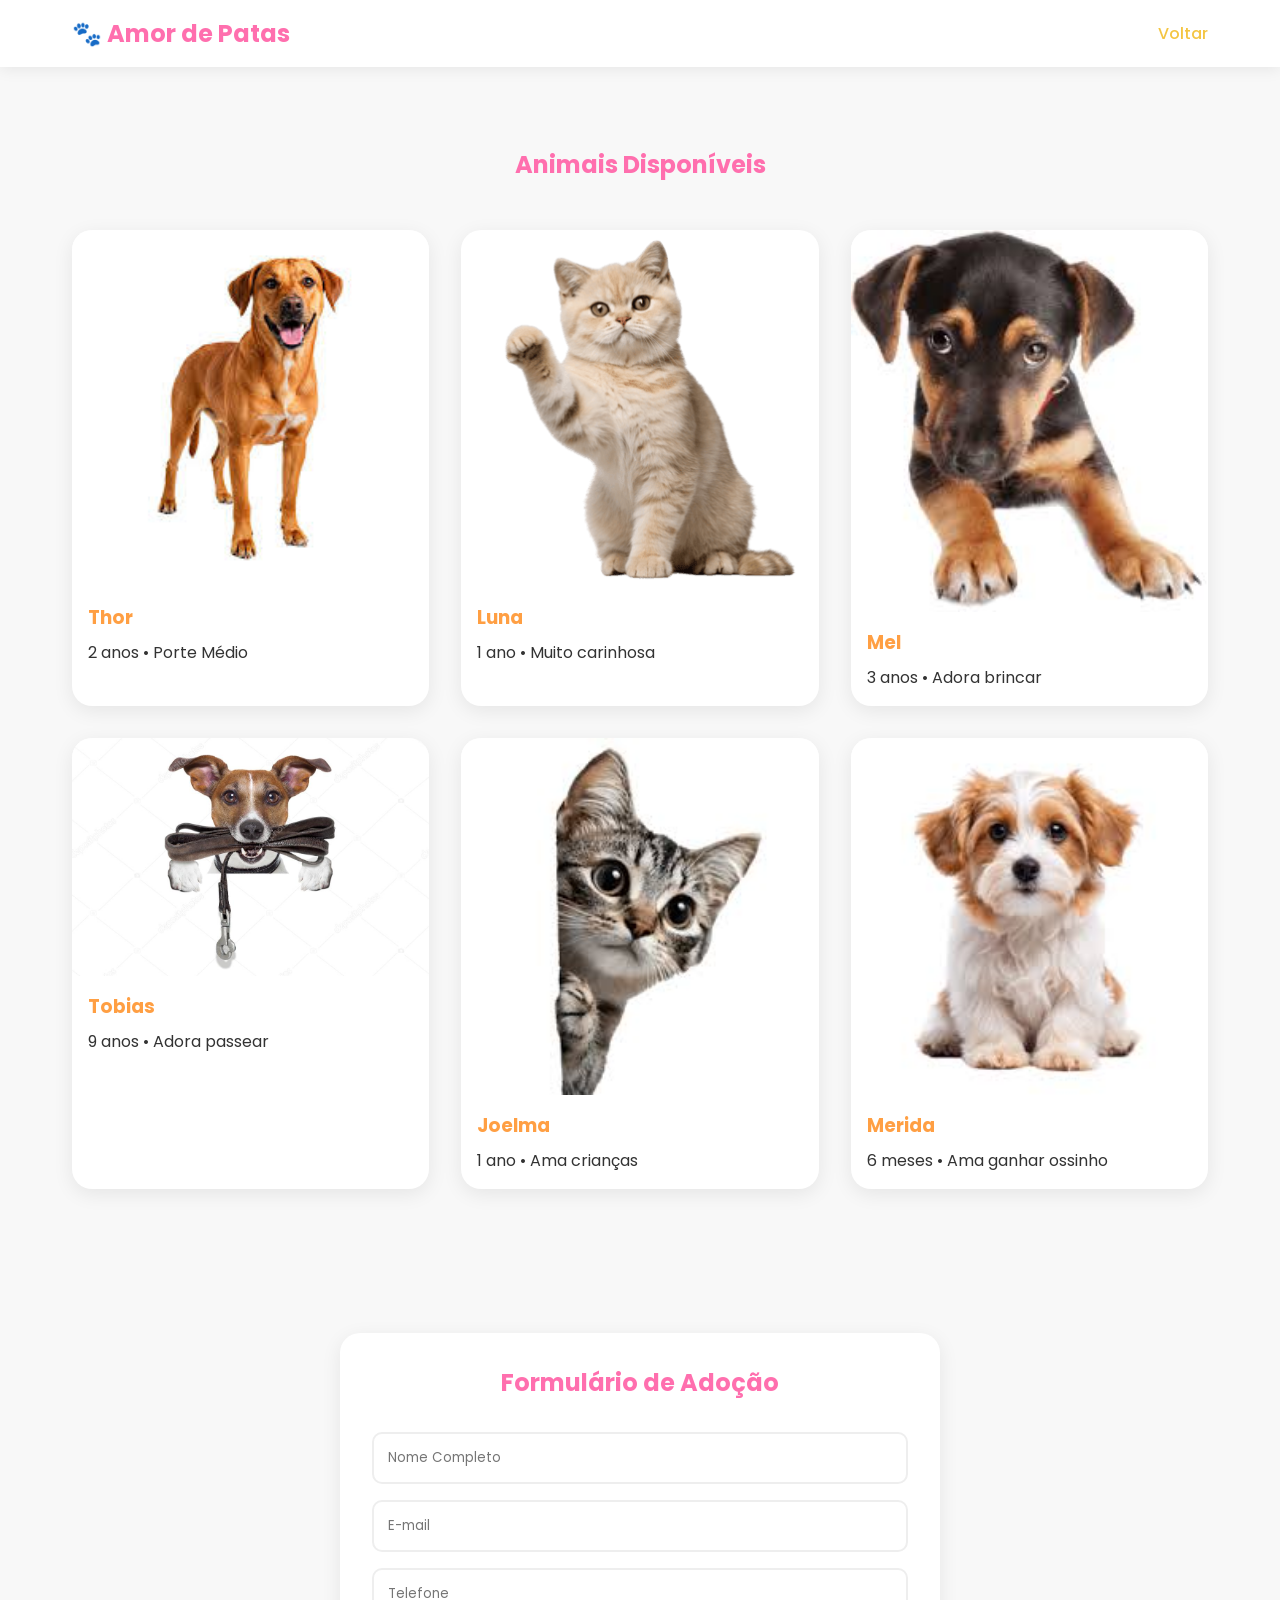
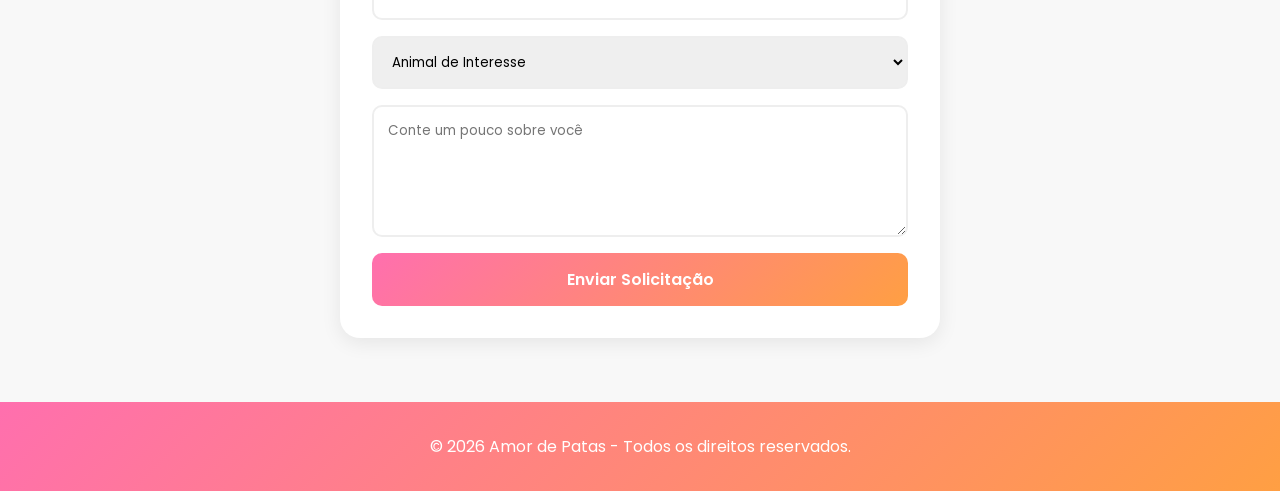
==== adotar.html @ 7c543b2c ":tada: meu primeiro commit" ====
<!DOCTYPE html>
<html lang="pt-BR">
<head>
    <meta charset="UTF-8">
    <meta name="viewport" content="width=device-width, initial-scale=1.0">
    <title>Solicitação de Adoção</title>
    <link rel="stylesheet" href="./assets/css/style.css">
</head>
<body>

    <header>
        <nav>
            <h1>🐾 Amor de Patas</h1>
            <a href="index.html">Voltar</a>
        </nav>
    </header>
    </section>

        <section id="animais" class="animais">
            <h2>Animais Disponíveis</h2>

            <div class="cards">

                <div class="card">
                    <img src="./assets/img/thor.jfif" alt="Cachorro">
                    <h3>Thor</h3>
                    <p>2 anos • Porte Médio</p>
                </div>

                <div class="card">
                    <img src="./assets/img/cat1.png" alt="Gato">
                    <h3>Luna</h3>
                    <p>1 ano • Muito carinhosa</p>
                </div>

                <div class="card">
                    <img src="./assets/img/mel.jfif" alt="Cachorro">
                    <h3>Mel</h3>
                    <p>3 anos • Adora brincar</p>
                </div>

                <div class="card">
                    <img src="./assets/img/tobias.jpg" alt="Cachorro">
                    <h3>Tobias</h3>
                    <p>9 anos • Adora passear</p>
                </div>

                <div class="card">
                    <img src="./assets/img/cat.jfif" alt="Gato">
                    <h3>Joelma</h3>
                    <p>1 ano • Ama crianças</p>
                </div>

                <div class="card">
                    <img src="./assets/img/merida.jfif" alt="Cachorro">
                    <h3>Merida</h3>
                    <p>6 meses • Ama ganhar ossinho</p>
                </div>

            </div>
        </section>

    <main class="form-container">

        <h2>Formulário de Adoção</h2>

        <form>
            <input type="text" placeholder="Nome Completo" required>

            <input type="email" placeholder="E-mail" required>

            <input type="tel" placeholder="Telefone" required>

            <select required>
                <option value="">Animal de Interesse</option>
                <option>Thor</option>
                <option>Luna</option>
                <option>Mel</option>
            </select>

            <textarea rows="5" placeholder="Conte um pouco sobre você"></textarea>

            <button type="submit">Enviar Solicitação</button>
        </form>

    </main>

    <footer>
        <p>© 2026 Amor de Patas - Todos os direitos reservados.</p>
    </footer>

</body>
</html>
---- assets/css/style.css ----
@import url('https://fonts.googleapis.com/css2?family=Poppins:wght@300;400;500;600;700&display=swap');

:root{
    --rosa: #ff6fae;
    --laranja: #ff9f43;
    --dourado: #f4c542;
    --branco: #ffffff;
    --cinza: #f8f8f8;
    --texto: #333333;
}

*{
    margin: 0;
    padding: 0;
    box-sizing: border-box;
    font-family: 'Poppins', sans-serif;
}


body{
    background: var(--cinza);
    color: var(--texto);
}

header{
    background: var(--branco);
    box-shadow: 0 2px 15px rgba(0,0,0,0.08);
    position: sticky;
    top: 0;
}

nav{
    max-width: 1200px;
    margin: auto;
    padding: 1rem 2rem;
    display: flex;
    justify-content: space-between;
    align-items: center;
}

nav h1{
    color: var(--rosa);
}

nav ul{
    display: flex;
    list-style: none;
    gap: 2rem;
}

nav a{
    text-decoration: none;
    color: var(--dourado);
    font-weight: 500;
}

.hero{
    min-height: 80vh;
    display: flex;
    align-items: center;
    justify-content: center;
    text-align: center;
    padding: 2rem;
    background: linear-gradient(
        135deg,
        var(--rosa),
        var(--laranja)
    );
    color: white;
}

.hero-content h2{
    font-size: 3rem;
    margin-bottom: 1rem;
}

.hero-content p{
    font-size: 1.2rem;
    margin-bottom: 2rem;
}
.sobre{
    padding: 5rem 2rem;
    background: white;
}

.container{
    max-width: 1200px;
    margin: auto;
}

.sobre-texto{
    text-align: center;
    max-width: 800px;
    margin: auto;
}

.sobre-texto h2{
    color: var(--rosa);
    font-size: 2.5rem;
    margin-bottom: 1.5rem;
}

.sobre-texto p{
    margin-bottom: 1rem;
    line-height: 1.8;
    font-size: 1.1rem;
}

.estatisticas{
    margin-top: 4rem;
    display: grid;
    grid-template-columns: repeat(auto-fit, minmax(180px, 1fr));
    gap: 1.5rem;
}

.numero{
    background: linear-gradient(
        135deg,
        rgba(255,111,174,0.1),
        rgba(255,159,67,0.1)
    );
    padding: 2rem;
    border-radius: 20px;
    text-align: center;
}

.numero h3{
    font-size: 2rem;
    color: var(--laranja);
}

.numero p{
    margin-top: .5rem;
}

.btn{
    display: inline-block;
    padding: 14px 30px;
    background: var(--dourado);
    color: white;
    text-decoration: none;
    border-radius: 50px;
    font-weight: 600;
    transition: .3s;
}

.btn:hover{
    transform: translateY(-3px);
}

.animais{
    padding: 5rem 2rem;
    max-width: 1200px;
    margin: auto;
}

.animais h2{
    text-align: center;
    margin-bottom: 3rem;
    color: var(--rosa);
}

.cards{
    display: grid;
    grid-template-columns: repeat(auto-fit, minmax(280px,1fr));
    gap: 2rem;
}

.card{
    background: white;
    border-radius: 20px;
    overflow: hidden;
    box-shadow: 0 5px 20px rgba(0,0,0,0.08);
    transition: .3s;
}

.card:hover{
    transform: translateY(-8px);
}

.card img{
    width: 100%;
    display: block;
}

.card h3{
    padding: 1rem 1rem .5rem;
    color: var(--laranja);
}

.card p{
    padding: 0 1rem 1rem;
}

.form-container{
    max-width: 600px;
    margin: 4rem auto;
    background: white;
    padding: 2rem;
    border-radius: 20px;
    box-shadow: 0 5px 20px rgba(0,0,0,.08);
}

.form-container h2{
    text-align: center;
    color: var(--rosa);
    margin-bottom: 2rem;
}

form{
    display: flex;
    flex-direction: column;
    gap: 1rem;
}

input,
select,
textarea{
    padding: 14px;
    border: 2px solid #eee;
    border-radius: 10px;
    outline: none;
}

input:focus,
select:focus,
textarea:focus{
    border-color: var(--rosa);
}

button{
    background: linear-gradient(
        135deg,
        var(--rosa),
        var(--laranja)
    );
    color: white;
    border: none;
    padding: 14px;
    border-radius: 10px;
    cursor: pointer;
    font-size: 1rem;
    font-weight: 600;
}

footer{
    text-align: center;
    padding: 2rem;
    background: linear-gradient(
        135deg,
        var(--rosa),
        var(--laranja)
    );
    color: white;
    margin-top: 3rem;
}
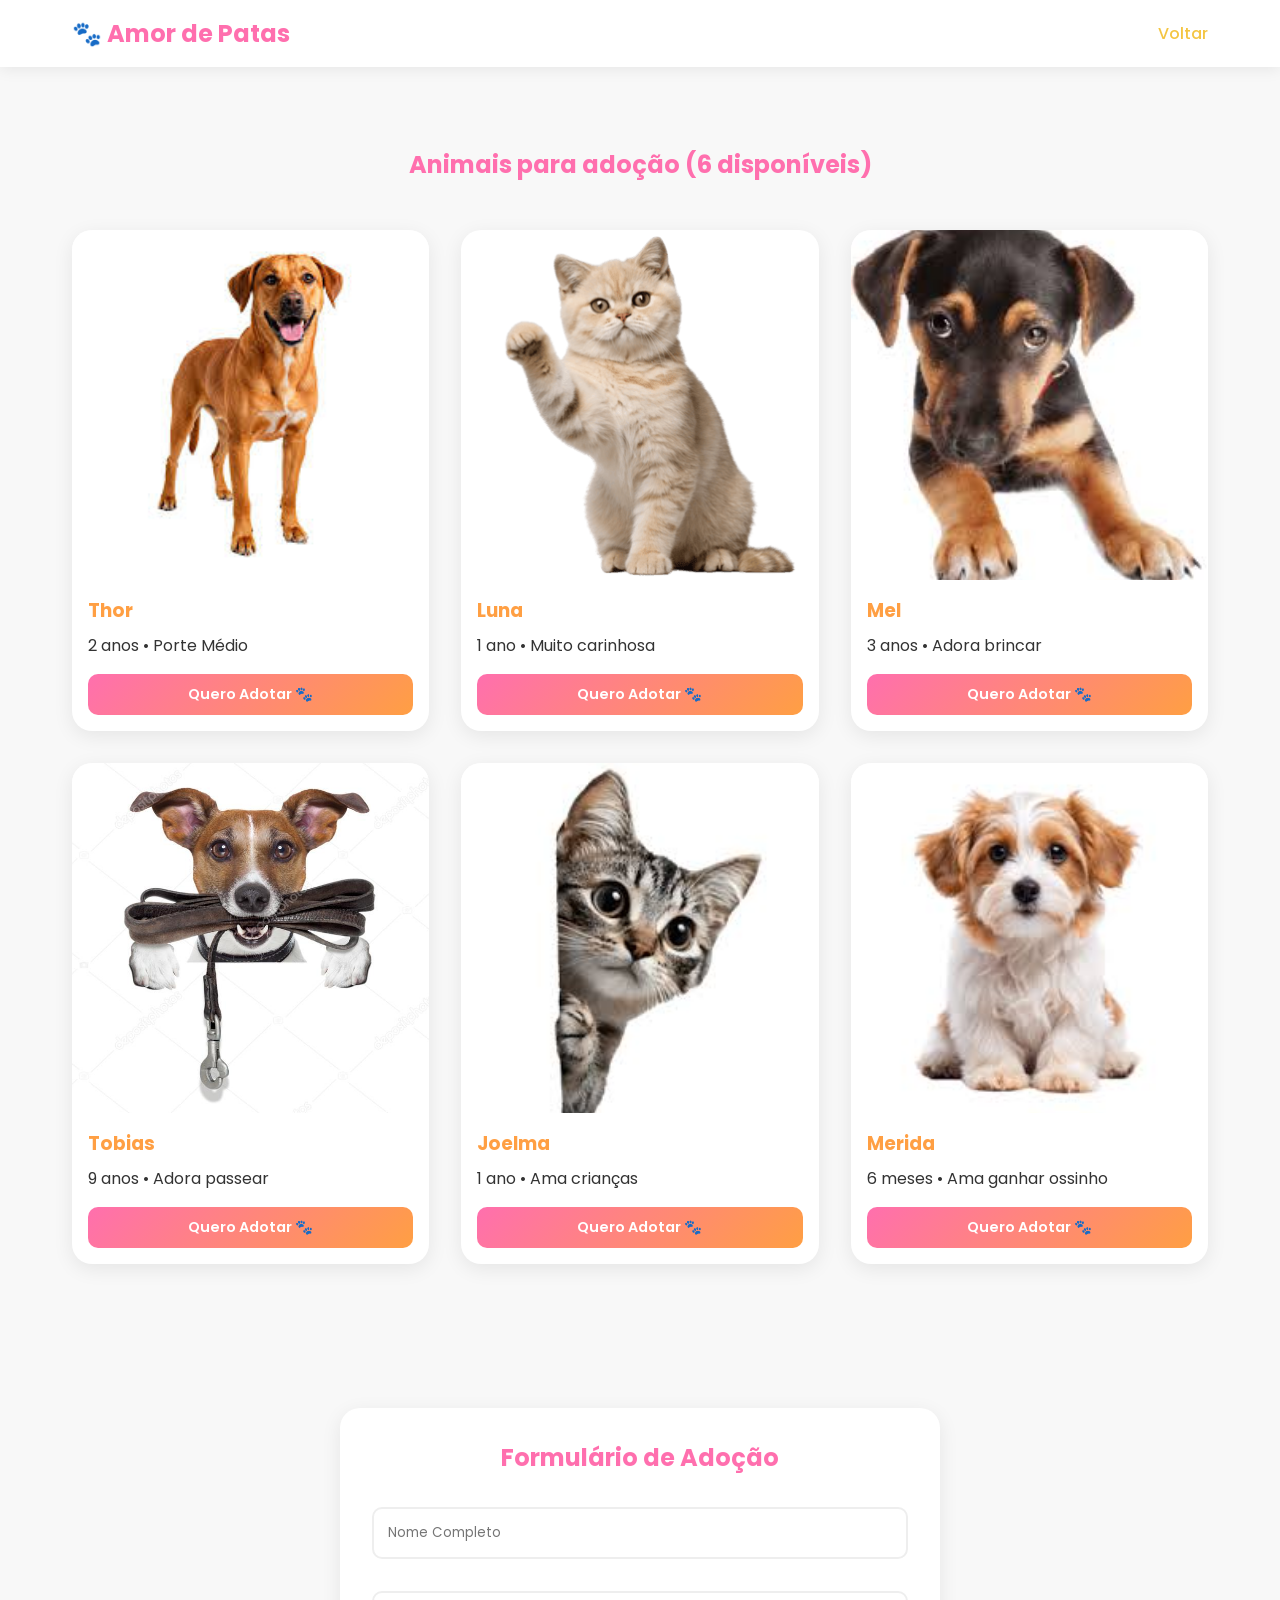
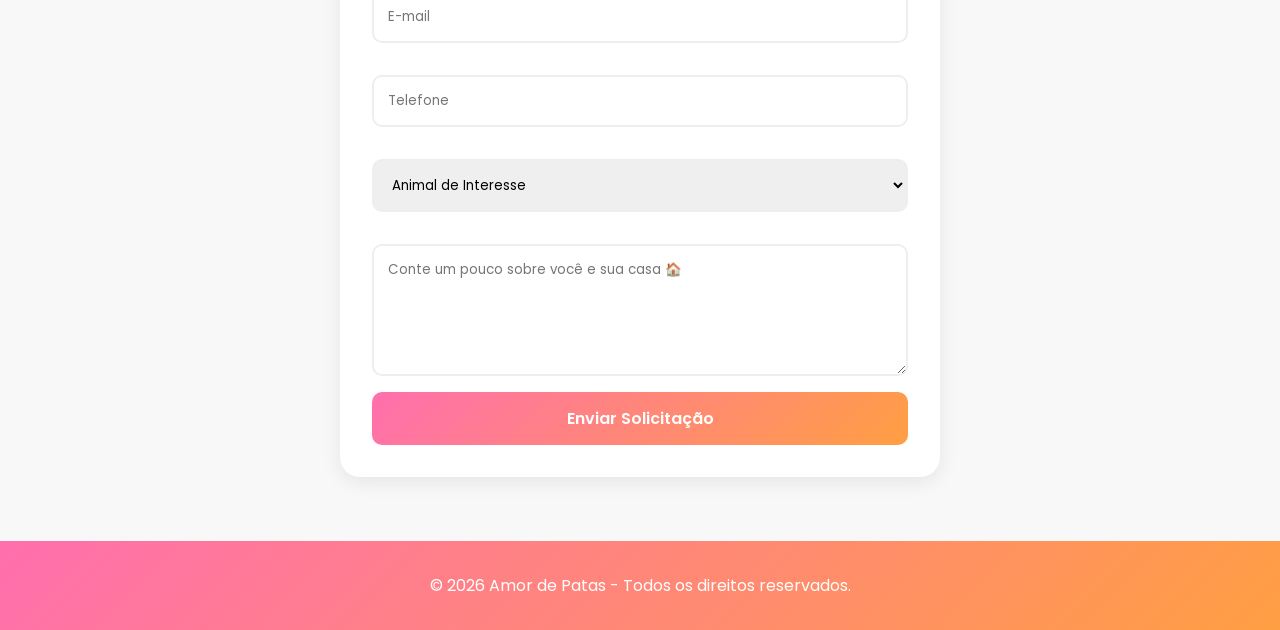
==== commit 1390c9df: "Ajustes de local Js e css" ====
--- a/adotar.html
+++ b/adotar.html
@@ -14,80 +14,106 @@
             <a href="index.html">Voltar</a>
         </nav>
     </header>
+
+    <section id="animais" class="animais">
+        <h2>Animais para adoção <span class="contador-badge" id="contador-animais"></span></h2>
+
+        <div class="cards">
+
+            <div class="card">
+                <img src="./assets/img/thor.jfif" alt="Cachorro Thor">
+                <h3>Thor</h3>
+                <p>2 anos • Porte Médio</p>
+                <button class="btn-adotar" data-animal="Thor">Quero Adotar 🐾</button>
+            </div>
+
+            <div class="card">
+                <img src="./assets/img/cat1.png" alt="Gato Luna">
+                <h3>Luna</h3>
+                <p>1 ano • Muito carinhosa</p>
+                <button class="btn-adotar" data-animal="Luna">Quero Adotar 🐾</button>
+            </div>
+
+            <div class="card">
+                <img src="./assets/img/mel.jfif" alt="Cachorro Mel">
+                <h3>Mel</h3>
+                <p>3 anos • Adora brincar</p>
+                <button class="btn-adotar" data-animal="Mel">Quero Adotar 🐾</button>
+            </div>
+
+            <div class="card">
+                <img src="./assets/img/tobias.jpg" alt="Cachorro Tobias">
+                <h3>Tobias</h3>
+                <p>9 anos • Adora passear</p>
+                <button class="btn-adotar" data-animal="Tobias">Quero Adotar 🐾</button>
+            </div>
+
+            <div class="card">
+                <img src="./assets/img/cat.jfif" alt="Gato Joelma">
+                <h3>Joelma</h3>
+                <p>1 ano • Ama crianças</p>
+                <button class="btn-adotar" data-animal="Joelma">Quero Adotar 🐾</button>
+            </div>
+
+            <div class="card">
+                <img src="./assets/img/merida.jfif" alt="Cachorro Merida">
+                <h3>Merida</h3>
+                <p>6 meses • Ama ganhar ossinho</p>
+                <button class="btn-adotar" data-animal="Merida">Quero Adotar 🐾</button>
+            </div>
+
+        </div>
     </section>
-
-        <section id="animais" class="animais">
-            <h2>Animais Disponíveis</h2>
-
-            <div class="cards">
-
-                <div class="card">
-                    <img src="./assets/img/thor.jfif" alt="Cachorro">
-                    <h3>Thor</h3>
-                    <p>2 anos • Porte Médio</p>
-                </div>
-
-                <div class="card">
-                    <img src="./assets/img/cat1.png" alt="Gato">
-                    <h3>Luna</h3>
-                    <p>1 ano • Muito carinhosa</p>
-                </div>
-
-                <div class="card">
-                    <img src="./assets/img/mel.jfif" alt="Cachorro">
-                    <h3>Mel</h3>
-                    <p>3 anos • Adora brincar</p>
-                </div>
-
-                <div class="card">
-                    <img src="./assets/img/tobias.jpg" alt="Cachorro">
-                    <h3>Tobias</h3>
-                    <p>9 anos • Adora passear</p>
-                </div>
-
-                <div class="card">
-                    <img src="./assets/img/cat.jfif" alt="Gato">
-                    <h3>Joelma</h3>
-                    <p>1 ano • Ama crianças</p>
-                </div>
-
-                <div class="card">
-                    <img src="./assets/img/merida.jfif" alt="Cachorro">
-                    <h3>Merida</h3>
-                    <p>6 meses • Ama ganhar ossinho</p>
-                </div>
-
-            </div>
-        </section>
 
     <main class="form-container">
 
         <h2>Formulário de Adoção</h2>
 
-        <form>
-            <input type="text" placeholder="Nome Completo" required>
+        <form id="form-adocao" novalidate>
 
-            <input type="email" placeholder="E-mail" required>
+            <input type="text" id="nome" placeholder="Nome Completo" required>
+            <span class="erro" id="erro-nome"></span>
 
-            <input type="tel" placeholder="Telefone" required>
+            <input type="email" id="email" placeholder="E-mail" required>
+            <span class="erro" id="erro-email"></span>
 
-            <select required>
+            <input type="tel" id="telefone" placeholder="Telefone" required maxlength="15">
+            <span class="erro" id="erro-telefone"></span>
+
+            <select id="animal" required>
                 <option value="">Animal de Interesse</option>
                 <option>Thor</option>
                 <option>Luna</option>
                 <option>Mel</option>
+                <option>Tobias</option>
+                <option>Joelma</option>
+                <option>Merida</option>
             </select>
+            <span class="erro" id="erro-animal"></span>
 
-            <textarea rows="5" placeholder="Conte um pouco sobre você"></textarea>
+            <textarea id="mensagem" rows="5" placeholder="Conte um pouco sobre você e sua casa 🏠"></textarea>
 
             <button type="submit">Enviar Solicitação</button>
+
         </form>
 
     </main>
+
+    <!-- Modal de sucesso -->
+    <div class="modal-overlay" id="modal">
+        <div class="modal-box">
+            <div class="modal-icone">🐾</div>
+            <h3 id="modal-titulo"></h3>
+            <p id="modal-texto"></p>
+            <button id="modal-fechar">Fechar</button>
+        </div>
+    </div>
 
     <footer>
         <p>© 2026 Amor de Patas - Todos os direitos reservados.</p>
     </footer>
 
+    <script src="./assets/js/script.js"></script>
+
 </body>
-</html>+</html>
--- a/assets/css/style.css
+++ b/assets/css/style.css
@@ -148,6 +148,33 @@
     transform: translateY(-3px);
 }
 
+.card img{
+    width: 100%;
+    height: 350px;
+    object-fit: cover;
+    display: block;
+}
+
+.btn-adotar{
+    display: block;
+    margin: 0 1rem 1rem;
+    padding: 10px;
+    background: linear-gradient(135deg, var(--rosa), var(--laranja));
+    color: white;
+    border: none;
+    border-radius: 10px;
+    cursor: pointer;
+    font-size: 0.9rem;
+    font-weight: 600;
+    width: calc(100% - 2rem);
+    transition: opacity .2s, transform .2s;
+}
+
+.btn-adotar:hover{
+    opacity: 0.9;
+    transform: translateY(-2px);
+}
+
 .animais{
     padding: 5rem 2rem;
     max-width: 1200px;
@@ -242,6 +269,53 @@
     font-size: 1rem;
     font-weight: 600;
 }
+.modal-overlay{
+    display: none;
+    position: fixed;
+    inset: 0;
+    background: rgba(0,0,0,0.45);
+    z-index: 999;
+    align-items: center;
+    justify-content: center;
+}
+
+.modal-overlay.ativo{ display: flex; }
+
+.modal-box{
+    background: #fff;
+    border-radius: 20px;
+    padding: 2.5rem 2rem;
+    max-width: 420px;
+    width: 90%;
+    text-align: center;
+    box-shadow: 0 10px 40px rgba(0,0,0,0.15);
+}
+
+.modal-box .modal-icone{ font-size: 3.5rem; margin-bottom: 0.5rem; }
+
+.modal-box h3{
+    color: var(--rosa);
+    font-size: 1.4rem;
+    margin-bottom: 0.75rem;
+}
+
+.modal-box p{
+    color: #666;
+    line-height: 1.6;
+    margin-bottom: 1.5rem;
+    font-size: 0.95rem;
+}
+
+.modal-box button{
+    padding: 12px 2rem;
+    background: linear-gradient(135deg, var(--rosa), var(--laranja));
+    color: white;
+    border: none;
+    border-radius: 10px;
+    cursor: pointer;
+    font-size: 1rem;
+    font-weight: 600;
+}
 
 footer{
     text-align: center;
@@ -254,3 +328,4 @@
     color: white;
     margin-top: 3rem;
 }
+
